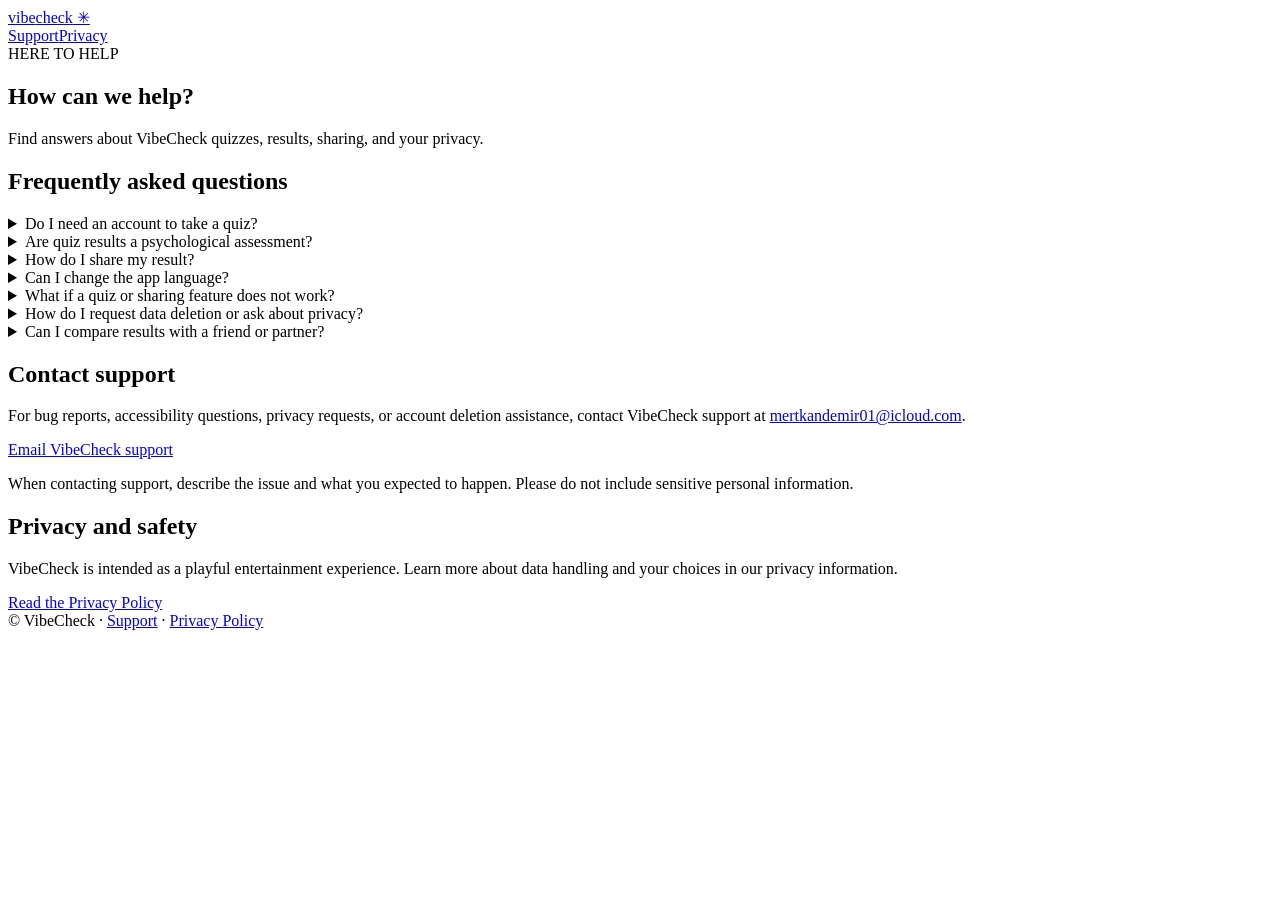
==== index.html @ c43a15ca "Publish VibeCheck index.html to public support website" ====
<!doctype html><html lang="en"><head><meta charset="utf-8"><meta name="viewport" content="width=device-width,initial-scale=1"><meta name="theme-color" content="#7555e8"><meta name="description" content="VibeCheck help center: quiz questions, result sharing, troubleshooting, privacy, and support requests."><title>Support | VibeCheck</title><link rel="stylesheet" href="./style.css"></head><body><div class="wrap"><header><a class="logo" href="./index.html">vibe<span>check</span> ✳</a><nav aria-label="Main navigation"><a href="./index.html" aria-current="page">Support</a><a href="./privacy.html">Privacy</a></nav></header><main><section class="hero"><div class="tag">HERE TO HELP</div><h1>How can we help?</h1><p>Find answers about VibeCheck quizzes, results, sharing, and your privacy.</p></section><section class="card"><h2>Frequently asked questions</h2><details><summary>Do I need an account to take a quiz?</summary><p>VibeCheck is designed for guest use. Quizzes can be completed without creating a traditional email/password account. A guest session may be created to save your quiz result.</p></details><details><summary>Are quiz results a psychological assessment?</summary><p>No. VibeCheck results are created for entertainment and self-expression, not medical or psychological diagnosis.</p></details><details><summary>How do I share my result?</summary><p>Finish a quiz, choose a result-card theme, and select “Share my vibe.” Sharing uses your device's sharing options. If the image-sharing feature is unavailable, text sharing may be offered instead.</p></details><details><summary>Can I change the app language?</summary><p>The app interface offers English, Turkish, German, Spanish, Italian, and French. Some sample quiz content may remain in English until translation work is complete.</p></details><details><summary>What if a quiz or sharing feature does not work?</summary><p>Try closing and reopening the app, checking your network connection, and installing the latest available version. If the problem continues, include your device model, operating system, app version, and a description of what happened in your support request. Never send passwords or sensitive information.</p></details><details><summary>How do I request data deletion or ask about privacy?</summary><p>Read the <a href="./privacy.html">Privacy Policy</a>. You can request deletion in the app under Privacy Policy → Delete my account, or email <a href="mailto:mertkandemir01@icloud.com">mertkandemir01@icloud.com</a> with the subject “VibeCheck Data Request”.</p></details><details><summary>Can I compare results with a friend or partner?</summary><p>Friend and couple quiz categories are present in the prototype. Secure invitations and comparison sessions are still under development.</p></details></section><section class="card"><h2>Contact support</h2><p>For bug reports, accessibility questions, privacy requests, or account deletion assistance, contact VibeCheck support at <a href="mailto:mertkandemir01@icloud.com">mertkandemir01@icloud.com</a>.</p><p><a class="button" href="mailto:mertkandemir01@icloud.com?subject=VibeCheck%20Support">Email VibeCheck support</a></p><p>When contacting support, describe the issue and what you expected to happen. Please do not include sensitive personal information.</p></section><section class="card"><h2>Privacy and safety</h2><p>VibeCheck is intended as a playful entertainment experience. Learn more about data handling and your choices in our privacy information.</p><a class="button" href="./privacy.html">Read the Privacy Policy</a></section></main><footer>© VibeCheck · <a href="./index.html">Support</a> · <a href="./privacy.html">Privacy Policy</a></footer></div></body></html>
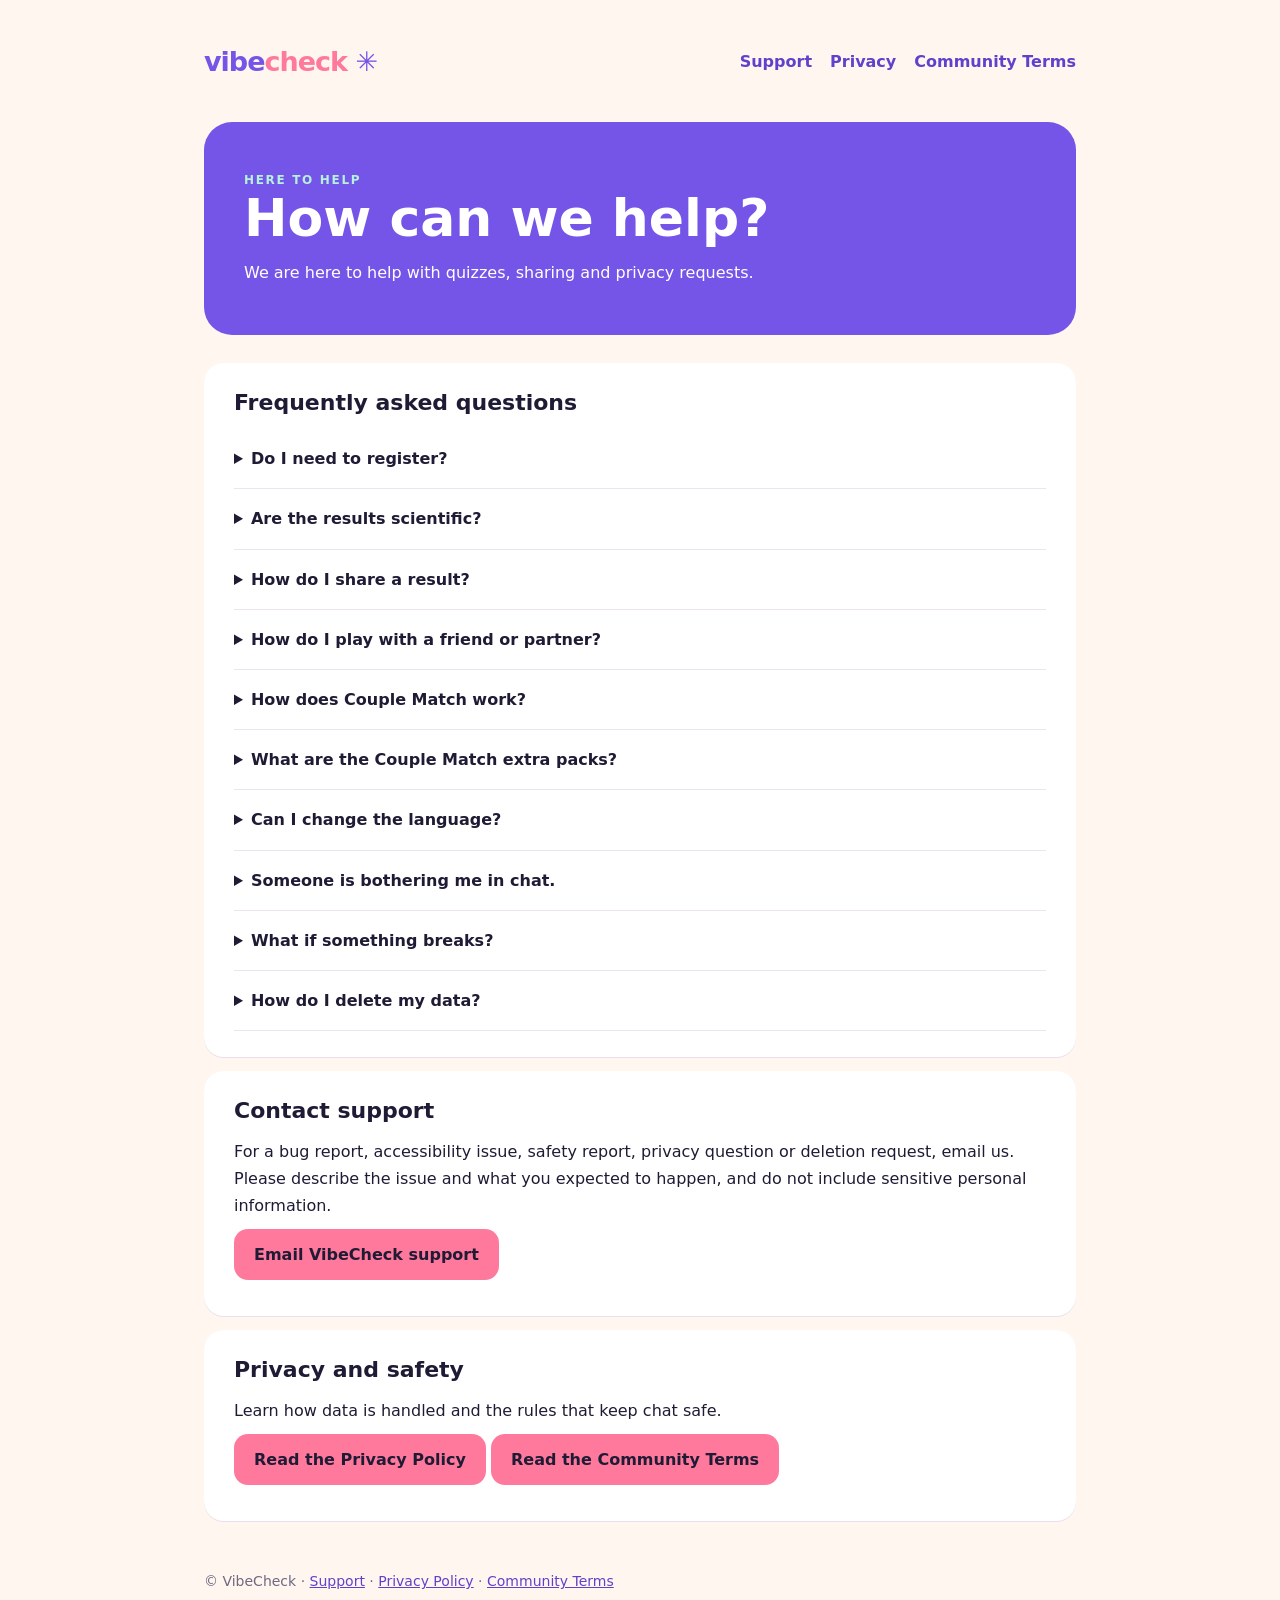
==== commit ad730780: "Add files via upload" ====
--- a/index.html
+++ b/index.html
@@ -1 +1 @@
-<!doctype html><html lang="en"><head><meta charset="utf-8"><meta name="viewport" content="width=device-width,initial-scale=1"><meta name="theme-color" content="#7555e8"><meta name="description" content="VibeCheck help center: quiz questions, result sharing, troubleshooting, privacy, and support requests."><title>Support | VibeCheck</title><link rel="stylesheet" href="./style.css"></head><body><div class="wrap"><header><a class="logo" href="./index.html">vibe<span>check</span> ✳</a><nav aria-label="Main navigation"><a href="./index.html" aria-current="page">Support</a><a href="./privacy.html">Privacy</a></nav></header><main><section class="hero"><div class="tag">HERE TO HELP</div><h1>How can we help?</h1><p>Find answers about VibeCheck quizzes, results, sharing, and your privacy.</p></section><section class="card"><h2>Frequently asked questions</h2><details><summary>Do I need an account to take a quiz?</summary><p>VibeCheck is designed for guest use. Quizzes can be completed without creating a traditional email/password account. A guest session may be created to save your quiz result.</p></details><details><summary>Are quiz results a psychological assessment?</summary><p>No. VibeCheck results are created for entertainment and self-expression, not medical or psychological diagnosis.</p></details><details><summary>How do I share my result?</summary><p>Finish a quiz, choose a result-card theme, and select “Share my vibe.” Sharing uses your device's sharing options. If the image-sharing feature is unavailable, text sharing may be offered instead.</p></details><details><summary>Can I change the app language?</summary><p>The app interface offers English, Turkish, German, Spanish, Italian, and French. Some sample quiz content may remain in English until translation work is complete.</p></details><details><summary>What if a quiz or sharing feature does not work?</summary><p>Try closing and reopening the app, checking your network connection, and installing the latest available version. If the problem continues, include your device model, operating system, app version, and a description of what happened in your support request. Never send passwords or sensitive information.</p></details><details><summary>How do I request data deletion or ask about privacy?</summary><p>Read the <a href="./privacy.html">Privacy Policy</a>. You can request deletion in the app under Privacy Policy → Delete my account, or email <a href="mailto:mertkandemir01@icloud.com">mertkandemir01@icloud.com</a> with the subject “VibeCheck Data Request”.</p></details><details><summary>Can I compare results with a friend or partner?</summary><p>Friend and couple quiz categories are present in the prototype. Secure invitations and comparison sessions are still under development.</p></details></section><section class="card"><h2>Contact support</h2><p>For bug reports, accessibility questions, privacy requests, or account deletion assistance, contact VibeCheck support at <a href="mailto:mertkandemir01@icloud.com">mertkandemir01@icloud.com</a>.</p><p><a class="button" href="mailto:mertkandemir01@icloud.com?subject=VibeCheck%20Support">Email VibeCheck support</a></p><p>When contacting support, describe the issue and what you expected to happen. Please do not include sensitive personal information.</p></section><section class="card"><h2>Privacy and safety</h2><p>VibeCheck is intended as a playful entertainment experience. Learn more about data handling and your choices in our privacy information.</p><a class="button" href="./privacy.html">Read the Privacy Policy</a></section></main><footer>© VibeCheck · <a href="./index.html">Support</a> · <a href="./privacy.html">Privacy Policy</a></footer></div></body></html>+<!doctype html><html lang="en"><head><meta charset="utf-8"><meta name="viewport" content="width=device-width,initial-scale=1"><meta name="theme-color" content="#7555e8"><meta name="description" content="VibeCheck help center: quizzes, shared quizzes, result sharing, chat safety, privacy and support requests."><title>Support | VibeCheck</title><link rel="stylesheet" href="./style.css"></head><body><div class="wrap"><header><a class="logo" href="./index.html">vibe<span>check</span> ✳</a><nav aria-label="Main navigation"><a href="./index.html" aria-current="page">Support</a><a href="./privacy.html">Privacy</a><a href="./terms.html">Community Terms</a></nav></header><main><section class="hero"><div class="tag">HERE TO HELP</div><h1>How can we help?</h1><p>We are here to help with quizzes, sharing and privacy requests.</p></section><section class="card"><h2>Frequently asked questions</h2><details><summary>Do I need to register?</summary><p>Not for Discover Yourself or Friends: the app uses an anonymous guest session. Couple Match needs Sign in with Apple or Google, so you meet real people; your quiz history comes with you.</p></details><details><summary>Are the results scientific?</summary><p>No. All results are for entertainment only.</p></details><details><summary>How do I share a result?</summary><p>Complete a quiz and tap Share my vibe to use your device’s sharing options.</p></details><details><summary>How do I play with a friend or partner?</summary><p>Choose Friends, tap Invite &amp; play together and share the link or code. You both answer separately; the comparison unlocks when both finish.</p></details><details><summary>How does Couple Match work?</summary><p>Choose Couples and tap Find a match. You are matched with someone new who is online at the same time and whose preferences fit yours both ways. You answer the same quiz, see your compatibility and, from a 70% basic match and if you both agree, you can chat. You can decline, leave or block at any time.</p></details><details><summary>What are the Couple Match extra packs?</summary><p>After the second-to-last question you can both choose: see the free result, unlock more questions with one rewarded ad, or unlock the deep test with a one-time purchase. A pack starts only if you both choose it; only one of you watches or pays. The extra questions give a separate detailed score and never change your basic result.</p></details><details><summary>Can I change the language?</summary><p>Yes, with the language button on the home screen. Some quiz content may still be available only in English.</p></details><details><summary>Someone is bothering me in chat.</summary><p>Long-press the message to report it, or block the person from the chat menu. Blocking closes the chat immediately.</p></details><details><summary>What if something breaks?</summary><p>Restart the app, check your connection and send your device model, app version and a description of the issue.</p></details><details><summary>How do I delete my data?</summary><p>Open Privacy Policy and tap Delete my account, or email the support address with the subject VibeCheck Data Request.</p></details></section><section class="card"><h2>Contact support</h2><p>For a bug report, accessibility issue, safety report, privacy question or deletion request, email us. Please describe the issue and what you expected to happen, and do not include sensitive personal information.</p><p><a class="button" href="mailto:mertkandemir01@icloud.com?subject=VibeCheck%20Support">Email VibeCheck support</a></p></section><section class="card"><h2>Privacy and safety</h2><p>Learn how data is handled and the rules that keep chat safe.</p><p><a class="button" href="./privacy.html">Read the Privacy Policy</a> <a class="button" href="./terms.html">Read the Community Terms</a></p></section></main><footer>© VibeCheck · <a href="./index.html">Support</a> · <a href="./privacy.html">Privacy Policy</a> · <a href="./terms.html">Community Terms</a></footer></div></body></html>
--- a/style.css
+++ b/style.css
@@ -0,0 +1,150 @@
+:root {
+  font-family:
+    Inter,
+    ui-sans-serif,
+    system-ui,
+    -apple-system,
+    BlinkMacSystemFont,
+    'Segoe UI',
+    sans-serif;
+  color: #201b35;
+  background: #fff7ef;
+}
+* {
+  box-sizing: border-box;
+}
+body {
+  margin: 0;
+  line-height: 1.7;
+}
+a {
+  color: #6041cb;
+}
+a:focus-visible,
+button:focus-visible {
+  outline: 3px solid #201b35;
+  outline-offset: 3px;
+}
+.wrap {
+  max-width: 920px;
+  margin: auto;
+  padding: 24px;
+}
+header {
+  display: flex;
+  justify-content: space-between;
+  align-items: center;
+  gap: 20px;
+  padding: 15px 0;
+}
+nav {
+  display: flex;
+  gap: 18px;
+  flex-wrap: wrap;
+}
+nav a {
+  text-decoration: none;
+  font-weight: 750;
+}
+.logo {
+  font-size: 27px;
+  font-weight: 900;
+  letter-spacing: -1px;
+  color: #7555e8;
+  text-decoration: none;
+}
+.logo span {
+  color: #ff799d;
+}
+.hero {
+  background: #7555e8;
+  color: #fff;
+  padding: 48px 40px;
+  border-radius: 28px;
+  margin: 22px 0 28px;
+}
+.hero h1 {
+  font-size: clamp(32px, 6vw, 52px);
+  line-height: 1.1;
+  margin: 0 0 12px;
+}
+.hero p {
+  margin: 0;
+  max-width: 650px;
+}
+.tag {
+  font-size: 12px;
+  letter-spacing: 0.14em;
+  text-transform: uppercase;
+  color: #b5f1df;
+  font-weight: 900;
+}
+.card {
+  background: #fff;
+  border-radius: 20px;
+  padding: 26px 30px;
+  margin: 14px 0;
+  box-shadow: 0 1px 0 #e8e0ec;
+}
+.card h2 {
+  margin: 0 0 12px;
+  font-size: 22px;
+  line-height: 1.3;
+}
+.card h3 {
+  margin: 18px 0 4px;
+}
+.card p {
+  margin: 10px 0;
+}
+.card ul {
+  padding-left: 22px;
+}
+.notice {
+  border-left: 4px solid #ff799d;
+  padding: 12px 18px;
+  background: #fff;
+  margin: 22px 0;
+  border-radius: 8px;
+}
+.button {
+  display: inline-block;
+  background: #ff799d;
+  color: #201b35;
+  text-decoration: none;
+  font-weight: 850;
+  border-radius: 14px;
+  padding: 12px 20px;
+  min-height: 48px;
+}
+footer {
+  padding: 35px 0;
+  color: #6f6982;
+  font-size: 14px;
+}
+details {
+  padding: 16px 0;
+  border-bottom: 1px solid #ece5f0;
+}
+summary {
+  font-weight: 800;
+  cursor: pointer;
+}
+summary:hover {
+  color: #7555e8;
+}
+@media (max-width: 600px) {
+  .wrap {
+    padding: 16px;
+  }
+  .hero {
+    padding: 32px 24px;
+  }
+  .card {
+    padding: 22px;
+  }
+  header {
+    align-items: flex-start;
+    flex-direction: column;
+  }
+}
